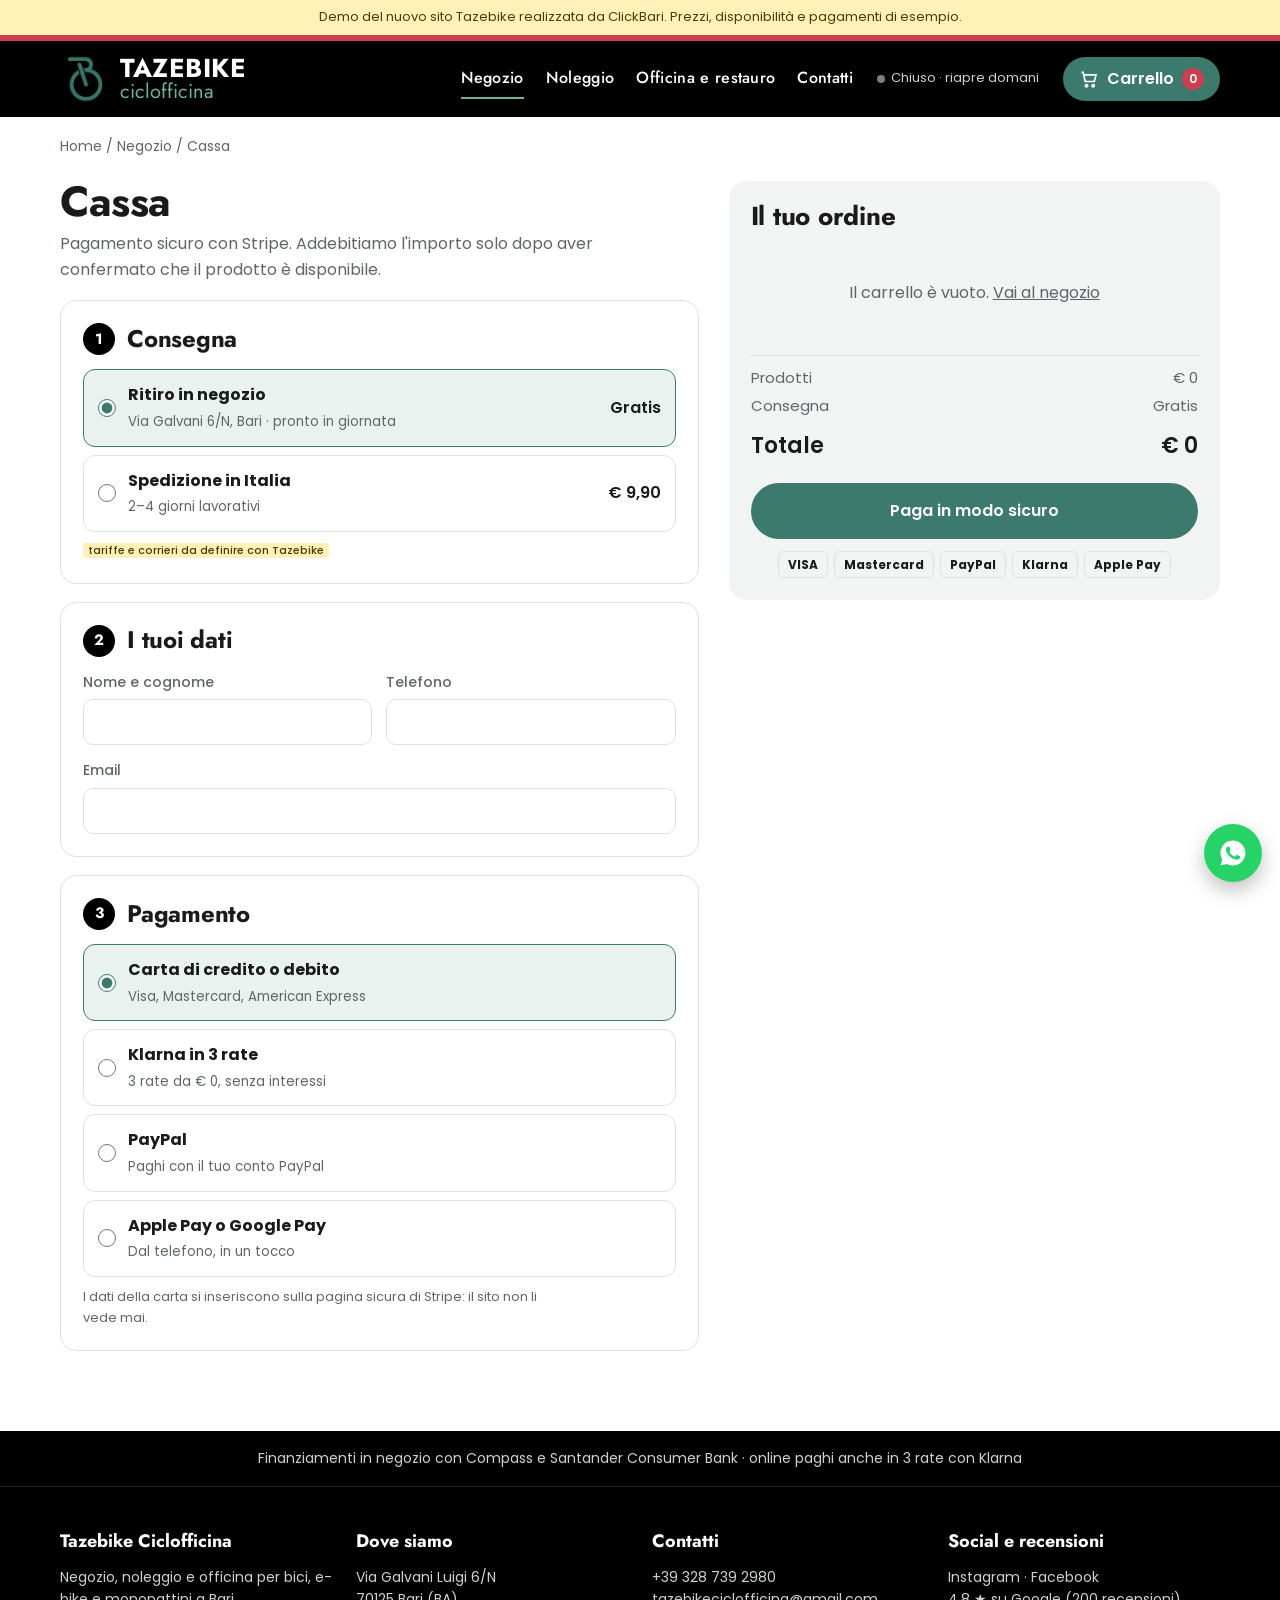
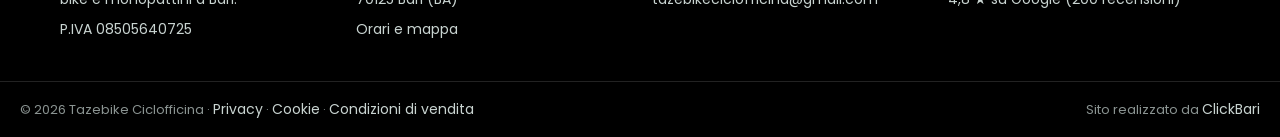
==== checkout.html @ 35d9640e "Demo completa Tazebike: negozio, scheda prodotto, cassa, noleggio con disponibilità, officina, conta" ====
<!doctype html>
<html lang="it">
<head>
<meta charset="utf-8">
<meta name="viewport" content="width=device-width, initial-scale=1">
<meta name="robots" content="noindex, nofollow">
<link rel="icon" href="img/logo-mark.jpg">
<link rel="preconnect" href="https://fonts.googleapis.com">
<link rel="preconnect" href="https://fonts.gstatic.com" crossorigin>
<link href="https://fonts.googleapis.com/css2?family=Jost:wght@400;500;600;700&family=Poppins:wght@400;500;600&family=Caveat:wght@700&display=swap" rel="stylesheet">
<link rel="stylesheet" href="assets/style.css">
<script src="assets/app.js"></script>
<title>Cassa · Tazebike</title>
</head>
<body>
<main class="wrap">
  <p class="crumbs"><a href="index.html">Home</a> / <a href="negozio.html">Negozio</a> / Cassa</p>
  <div class="co">
    <div>
      <h1>Cassa</h1>
      <p class="sub">Pagamento sicuro con Stripe. Addebitiamo l'importo solo dopo aver confermato che il prodotto è disponibile.</p>
      <div class="step">
        <h2><i>1</i>Consegna</h2>
        <div id="ship"></div>
      </div>
      <div class="step">
        <h2><i>2</i>I tuoi dati</h2>
        <div class="fields">
          <label class="field">Nome e cognome<input type="text" autocomplete="name"></label>
          <label class="field">Telefono<input type="tel" autocomplete="tel"></label>
          <label class="field full">Email<input type="email" autocomplete="email"></label>
          <label class="field full" id="addrF">Indirizzo di consegna<input type="text" autocomplete="street-address" placeholder="Via, numero, CAP, città"></label>
        </div>
      </div>
      <div class="step">
        <h2><i>3</i>Pagamento</h2>
        <label class="choice"><input type="radio" name="pay" value="card" checked><div><b>Carta di credito o debito</b><small>Visa, Mastercard, American Express</small></div></label>
        <label class="choice"><input type="radio" name="pay" value="klarna"><div><b>Klarna in 3 rate</b><small id="k3"></small></div></label>
        <label class="choice"><input type="radio" name="pay" value="paypal"><div><b>PayPal</b><small>Paghi con il tuo conto PayPal</small></div></label>
        <label class="choice"><input type="radio" name="pay" value="wallet"><div><b>Apple Pay o Google Pay</b><small>Dal telefono, in un tocco</small></div></label>
        <p class="sub" style="font-size:13px;margin-top:10px">I dati della carta si inseriscono sulla pagina sicura di Stripe: il sito non li vede mai.</p>
      </div>
    </div>
    <aside class="co-sum">
      <h2 style="font-size:26px;margin-bottom:10px">Il tuo ordine</h2>
      <div id="coItems"></div>
      <div style="border-top:1px solid var(--line);margin-top:10px;padding-top:10px;display:grid;gap:4px">
        <div class="row2"><span>Prodotti</span><span id="sub"></span></div>
        <div class="row2"><span>Consegna</span><span id="shipCost"></span></div>
        <div class="row2 t"><span>Totale</span><span id="tot"></span></div>
      </div>
      <button class="btn" style="width:100%;margin-top:14px" id="pay">Paga in modo sicuro</button>
      <div class="methods"><span>VISA</span><span>Mastercard</span><span>PayPal</span><span>Klarna</span><span>Apple Pay</span></div>
    </aside>
  </div>
</main>
<dialog id="dlg">
  <h3>Questa è una demo</h3>
  <p>Nel sito vero qui si apre la pagina di pagamento Stripe con il metodo scelto. Tazebike riceve una notifica, conferma la disponibilità e solo allora l'importo viene addebitato.</p>
  <form method="dialog"><button class="btn" style="width:100%">Ho capito</button></form>
</dialog>
<script>
layout('negozio');
const bike=Cart.hasBike(),sub=Cart.total();
const opts=[
  {v:0,t:'Ritiro in negozio',s:'Via Galvani 6/N, Bari · pronto in giornata',addr:false},
  ...(bike?[{v:29,t:'Consegna a casa, Bari e provincia',s:'Bici montata e regolata, in 2–3 giorni',addr:true},{v:59,t:'Corriere in tutta Italia',s:'Bici in imballo, 4–6 giorni lavorativi · corriere specializzato per e-bike',addr:true}]
         :[{v:sub>=79?0:9.9,t:'Spedizione in Italia',s:'2–4 giorni lavorativi'+(sub>=79?' · gratis sopra € 79':''),addr:true}])
];
$('#ship').innerHTML=opts.map((o,i)=>`<label class="choice"><input type="radio" name="ship" value="${i}" ${i===0?'checked':''}><div><b>${o.t}</b><small>${o.s}</small></div><span class="p">${o.v?eur(o.v):'Gratis'}</span></label>`).join('')+'<p class="sub" style="font-size:13px;margin-top:8px"><span class="todo">tariffe e corrieri da definire con Tazebike</span></p>';
$('#coItems').innerHTML=Cart.get().map(x=>{const p=product(x.id);return `<div class="it"><img src="${p.img}" alt=""><div class="t"><b>${p.name}</b>${x.size!=='Unica'?'Taglia '+x.size+' · ':''}Qtà ${x.qty}</div><span style="font-weight:600">${eur(p.price*x.qty)}</span></div>`}).join('')||'<p class="empty">Il carrello è vuoto. <a href="negozio.html">Vai al negozio</a></p>';
function upd(){const o=opts[+$('[name=ship]:checked').value];const tot=sub+o.v;
  $('#sub').textContent=eur(sub);$('#shipCost').textContent=o.v?eur(o.v):'Gratis';$('#tot').textContent=eur(tot);
  $('#k3').textContent='3 rate da '+rate3(tot)+', senza interessi';$('#addrF').style.display=o.addr?'':'none'}
document.addEventListener('change',upd);upd();
$('#pay').onclick=()=>$('#dlg').showModal();
</script>
</body>
</html>
---- assets/style.css ----
:root{
  --black:#000;
  --ink:#141515;
  --ink-2:#1E1F1F;
  --teal:#3B7A6C;
  --teal-dark:#2C5F54;
  --leaf:#6DB3A0;
  --red:#CC3F4E;
  --paper:#fff;
  --mist:#F1F4F3;
  --sage:#EAF2EF;
  --grey:#5F6668;
  --line:#DDE2E0;
  --ok:#1E9E5A;
  --warn:#B86E00;
}
*{box-sizing:border-box;margin:0;padding:0}
html{scroll-behavior:smooth}
body{font-family:"Poppins",system-ui,sans-serif;font-size:16px;line-height:1.6;color:#1A1A1A;background:var(--paper)}
a{color:inherit}
img{max-width:100%;display:block}
button,input,select,textarea{font:inherit}
button{cursor:pointer}
:focus-visible{outline:3px solid var(--leaf);outline-offset:3px}
.wrap{max-width:1200px;margin:0 auto;padding:0 20px}
h1,h2,h3,.jost{font-family:"Jost",sans-serif}
h1{font-weight:700;line-height:1;letter-spacing:-.01em}
h2{font-weight:700;font-size:clamp(34px,4.6vw,54px);line-height:1.02;letter-spacing:-.01em}
h3{font-weight:600;line-height:1.2}
.sub{color:var(--grey);max-width:58ch}
.todo{background:#FFF1B8;color:#4A3B00;padding:0 5px;border-radius:3px;font-size:.84em;font-weight:500}
.hand{font-family:"Caveat",cursive;font-weight:700}
.sr{position:absolute;width:1px;height:1px;overflow:hidden;clip:rect(0 0 0 0)}

/* draft bar + header */
.draft{background:#FFF1B8;color:#4A3B00;font-size:13px;text-align:center;padding:7px 16px}
.top{position:sticky;top:0;z-index:30;background:var(--black);color:#fff;border-top:6px solid var(--red)}
.top .wrap{display:flex;align-items:center;gap:24px;height:76px}
.logo{display:flex;align-items:center;gap:10px;text-decoration:none;flex-shrink:0}
.logo img{height:50px;width:auto}
.logo b{display:block;font-family:"Jost";font-weight:700;font-size:26px;letter-spacing:.02em;line-height:1}
.logo small{display:block;font-family:"Jost";font-size:20px;color:var(--leaf);line-height:1.05}
.menu{display:flex;gap:22px;font-family:"Jost";font-weight:500;font-size:16px;letter-spacing:.02em;margin-left:auto}
.menu a{text-decoration:none;padding:6px 0;border-bottom:2px solid transparent}
.menu a:hover,.menu a[aria-current="page"]{border-color:var(--leaf)}
.open-now{font-size:13px;color:#C9D4D1;display:flex;align-items:center;gap:6px;white-space:nowrap}
.open-now i{width:8px;height:8px;border-radius:50%;background:#7A7F80}
.open-now.on i{background:#4ADE80}
.cart-btn{background:var(--teal);color:#fff;border:0;border-radius:999px;padding:9px 16px;font-weight:600;display:flex;gap:8px;align-items:center;flex-shrink:0}
.cart-btn:hover{background:var(--teal-dark)}
.cart-btn svg{width:20px;height:20px}
.badge{background:var(--red);color:#fff;border-radius:999px;min-width:22px;height:22px;display:grid;place-items:center;font-size:12px;padding:0 6px}
.burger{display:none;background:none;border:0;color:#fff;width:44px;height:44px}
.burger svg{width:28px;height:28px}

/* buttons */
.btn{display:inline-flex;align-items:center;justify-content:center;gap:8px;background:var(--teal);color:#fff;text-decoration:none;font-weight:600;padding:13px 22px;border-radius:999px;border:2px solid var(--teal);transition:background .15s}
.btn:hover{background:var(--teal-dark);border-color:var(--teal-dark)}
.btn.ghost{background:transparent;color:inherit;border-color:currentColor}
.btn.ghost:hover{background:rgba(127,127,127,.12)}
.btn.dark{background:var(--black);border-color:var(--black)}
.btn.wa{background:#25D366;border-color:#25D366;color:#073B1E}
.btn.wa:hover{background:#1EBE5A}
.btn.small{padding:9px 16px;font-size:14px}
.btn svg{width:18px;height:18px}

/* layout bits */
section{padding:80px 0}
.sec-head{display:flex;justify-content:space-between;align-items:end;gap:20px;flex-wrap:wrap;margin-bottom:30px}
.dash{display:block;width:26px;height:6px;background:var(--teal);margin-top:10px}
.slant{position:relative}
.slant-dark{background:var(--ink);color:#fff}
.slant-teal{background:var(--teal);color:#fff}
.slant-teal .sub,.slant-dark .sub{color:#D2E2DD}
.slant-sage{background:var(--sage)}
.lane{height:6px;background:repeating-linear-gradient(90deg,#fff 0 34px,transparent 34px 56px)}
.crumbs{font-size:14px;color:var(--grey);padding:18px 0 0}
.crumbs a{text-decoration:none}
.crumbs a:hover{text-decoration:underline}

/* hero (home) */
.hero{background:var(--ink);color:#fff}
.hero .wrap{display:grid;grid-template-columns:1fr 1.05fr;gap:40px;align-items:center;padding-top:56px;padding-bottom:56px}
.hero h1{font-size:clamp(46px,6.2vw,84px)}
.hero h1 span{color:var(--leaf)}
.hero p{font-size:18px;color:#D3DBD9;max-width:44ch;margin-top:18px}
.hero .cta{display:flex;flex-wrap:wrap;gap:12px;margin-top:28px}
.proof{display:flex;flex-wrap:wrap;gap:18px 26px;margin-top:34px}
.proof a{text-decoration:none;display:flex;align-items:center;gap:10px}
.proof b{font-family:"Jost";font-size:30px;line-height:1}
.proof span{font-size:13px;color:#A9B4B1;line-height:1.3}
.stars{color:#F4B400;letter-spacing:1px}
.collage{display:grid;grid-template-columns:1.2fr 1fr;grid-template-rows:1fr 1fr;gap:12px;height:460px}
.collage img{width:100%;height:100%;object-fit:cover;border-radius:14px}
.collage img:first-child{grid-row:span 2}

.cats{display:grid;grid-template-columns:repeat(4,1fr);gap:14px}
.cat{position:relative;border-radius:14px;overflow:hidden;aspect-ratio:4/3;text-decoration:none;color:#fff;background:#222}
.cat img{width:100%;height:100%;object-fit:cover;transition:transform .4s}
.cat:hover img{transform:scale(1.04)}
.cat span{position:absolute;left:0;right:0;bottom:0;padding:40px 16px 14px;background:linear-gradient(transparent,rgba(0,0,0,.75));font-family:"Jost";font-weight:600;font-size:22px}
.cat small{display:block;font-family:"Poppins";font-weight:400;font-size:13px;color:#DDE}

/* product cards */
.grid{display:grid;grid-template-columns:repeat(auto-fill,minmax(250px,1fr));gap:18px}
.card{border:1px solid var(--line);border-radius:14px;overflow:hidden;display:flex;flex-direction:column;background:#fff;transition:box-shadow .2s}
.card:hover{box-shadow:0 14px 30px -18px rgba(0,0,0,.35)}
.card .pic{display:block;aspect-ratio:4/3;background:var(--mist);position:relative;overflow:hidden}
.card .pic img{width:100%;height:100%;object-fit:cover}
.card .pic.contain img{object-fit:contain;padding:10px;mix-blend-mode:multiply}
.tags{position:absolute;top:10px;left:10px;display:flex;gap:6px;flex-wrap:wrap}
.tag{font-size:12px;font-weight:600;padding:3px 10px;border-radius:999px;background:#fff}
.tag.in{color:var(--ok)}
.tag.order{color:var(--warn)}
.tag.used{background:var(--black);color:#fff}
.card .body{padding:14px 16px 16px;display:flex;flex-direction:column;gap:4px;flex:1}
.brand{font-size:13px;color:var(--grey);font-weight:500}
.card h3{font-size:19px}
.card h3 a{text-decoration:none}
.card h3 a:hover{text-decoration:underline}
.price{font-family:"Jost";font-weight:700;font-size:28px;line-height:1;margin-top:auto;padding-top:10px}
.price s{font-size:16px;color:var(--grey);font-weight:500;margin-left:6px}
.klarna{font-size:13px;color:var(--grey)}
.klarna b{color:#1A1A1A}
.add{margin-top:10px;width:100%;background:var(--black);color:#fff;border:0;border-radius:999px;padding:11px;font-weight:600}
.add:hover{background:var(--teal)}
.add.done{background:var(--ok)}

/* shop page */
.shop{display:grid;grid-template-columns:250px 1fr;gap:32px;align-items:start;padding:30px 0 80px}
.filters{position:sticky;top:100px;display:grid;gap:22px}
.filters fieldset{border:0;display:grid;gap:6px}
.filters legend{font-family:"Jost";font-weight:600;font-size:18px;margin-bottom:6px}
.filters label{display:flex;align-items:center;gap:8px;font-size:15px;cursor:pointer}
.filters input[type=checkbox],.filters input[type=radio]{accent-color:var(--teal);width:17px;height:17px}
.filters input[type=range]{width:100%;accent-color:var(--teal)}
.toolbar{display:flex;justify-content:space-between;align-items:center;gap:12px;flex-wrap:wrap;margin-bottom:18px}
.toolbar select{padding:9px 12px;border:1px solid var(--line);border-radius:10px;background:#fff}
.chips{display:flex;gap:8px;flex-wrap:wrap}
.chip{border:1.5px solid var(--line);background:#fff;border-radius:999px;padding:7px 15px;font-weight:500;font-size:15px}
.chip[aria-pressed="true"]{background:var(--black);border-color:var(--black);color:#fff}
.show-filters{display:none}
.empty{color:var(--grey);padding:40px 0;text-align:center}

/* product page */
.pdp{display:grid;grid-template-columns:1.15fr 1fr;gap:44px;padding:24px 0 70px;align-items:start}
.gallery{position:sticky;top:100px}
.gallery .main{aspect-ratio:4/3;border-radius:16px;overflow:hidden;background:var(--mist)}
.gallery .main img{width:100%;height:100%;object-fit:cover}
.gallery .main.contain img{object-fit:contain;mix-blend-mode:multiply;padding:16px}
.thumbs{display:flex;gap:10px;margin-top:10px}
.thumbs button{width:84px;aspect-ratio:4/3;border-radius:10px;overflow:hidden;border:2px solid transparent;padding:0;background:var(--mist)}
.thumbs button[aria-pressed="true"]{border-color:var(--teal)}
.thumbs img{width:100%;height:100%;object-fit:cover}
.pdp h1{font-size:clamp(34px,4vw,48px);margin:6px 0 10px}
.pdp .price{font-size:42px;padding-top:6px}
.stock-line{display:flex;align-items:center;gap:8px;font-weight:500;margin-top:10px}
.stock-line i{width:10px;height:10px;border-radius:50%;background:var(--ok)}
.stock-line.order i{background:var(--warn)}
.opt{margin-top:22px}
.opt>span{display:block;font-weight:600;margin-bottom:8px}
.qty{display:flex;align-items:center;border:1.5px solid var(--line);border-radius:999px;width:max-content}
.qty button{background:none;border:0;width:42px;height:42px;font-size:20px}
.qty output{min-width:28px;text-align:center;font-weight:600}
.buy{display:flex;gap:10px;flex-wrap:wrap;margin-top:22px}
.buy .btn{flex:1;min-width:200px}
.perks{list-style:none;border:1px solid var(--line);border-radius:14px;margin-top:22px}
.perks li{display:flex;gap:12px;padding:14px 16px;border-bottom:1px solid var(--line);font-size:15px}
.perks li:last-child{border-bottom:0}
.perks b{display:block}
.perks span{color:var(--grey);font-size:14px}
.perks svg{width:24px;height:24px;flex-shrink:0;color:var(--teal)}
.specs{width:100%;border-collapse:collapse;margin-top:10px;font-size:15px}
.specs th,.specs td{text-align:left;padding:10px 0;border-bottom:1px solid var(--line);vertical-align:top}
.specs th{width:40%;color:var(--grey);font-weight:500}
details{border-bottom:1px solid var(--line)}
details summary{cursor:pointer;padding:16px 0;font-family:"Jost";font-weight:600;font-size:19px;list-style:none;display:flex;justify-content:space-between}
details summary::after{content:"+";font-size:24px;line-height:1}
details[open] summary::after{content:"–"}
details>div{padding-bottom:16px;color:#333}

/* rental */
.board{background:var(--ink);color:#fff;border-radius:18px;padding:22px;overflow-x:auto}
.board table{width:100%;border-collapse:separate;border-spacing:4px;min-width:720px}
.board th{font-weight:500;font-size:13px;color:#A9B4B1;text-align:center;padding:4px}
.board th.today{color:#fff}
.board td{text-align:center}
.board td.bike{text-align:left;padding-right:10px;white-space:nowrap}
.board td.bike b{display:block;font-size:15px}
.board td.bike span{font-size:12px;color:#A9B4B1}
.cell{display:grid;place-items:center;height:38px;border-radius:7px;font-size:13px;font-weight:600}
.cell.free{background:#1E9E5A}
.cell.few{background:#C98A1A;color:#1A1000}
.cell.full{background:#3A3D3E;color:#8A9091}
.cell.closed{background:transparent;color:#5A6061;border:1px dashed #3A3D3E}
.legend{display:flex;gap:18px;flex-wrap:wrap;font-size:13px;color:#A9B4B1;margin-top:14px}
.legend span{display:flex;align-items:center;gap:6px}
.legend i{width:12px;height:12px;border-radius:3px;display:inline-block}
.next{font-size:12px;font-weight:500;margin-top:2px}
.next.ok{color:#6EE7A1}
.next.wait{color:#F2C46B}

.fleet{display:grid;grid-template-columns:repeat(auto-fill,minmax(270px,1fr));gap:18px}
.fbike{border:2px solid var(--line);border-radius:16px;overflow:hidden;background:#fff;text-align:left;padding:0;display:flex;flex-direction:column}
.fbike[aria-pressed="true"]{border-color:var(--teal);box-shadow:0 0 0 3px rgba(59,122,108,.18)}
.fbike .pic{aspect-ratio:16/10;background:#fff;display:grid;place-items:center;border-bottom:1px solid var(--line)}
.fbike .pic img{width:100%;height:100%;object-fit:contain;padding:8px}
.fbike .pic.cover img{object-fit:cover;padding:0}
.fbike .b{padding:14px 16px 16px;display:grid;gap:4px}
.fbike h3{font-size:20px}
.fbike p{font-size:14px;color:var(--grey)}
.fbike .row{display:flex;justify-content:space-between;align-items:end;margin-top:6px}
.fbike .rate{font-family:"Jost";font-weight:700;font-size:26px;line-height:1}
.fbike .rate small{font-family:"Poppins";font-size:12px;font-weight:400;color:var(--grey)}
.pill{font-size:12px;font-weight:600;padding:3px 10px;border-radius:999px;background:var(--sage);color:var(--teal-dark);width:max-content}
.pill.e{background:#E8F0FF;color:#2B4C9A}

.planner{display:grid;grid-template-columns:1.25fr 1fr;gap:24px;align-items:start}
.panel{background:#fff;border:1px solid var(--line);border-radius:18px;padding:24px}
.fields{display:grid;grid-template-columns:1fr 1fr;gap:14px}
.field{display:grid;gap:6px;font-size:14px;color:var(--grey);font-weight:500}
.field input,.field select,.field textarea{padding:11px 12px;border:1.5px solid var(--line);border-radius:10px;color:#1A1A1A;background:#fff;width:100%}
.field.full{grid-column:1/-1}
.extras{display:grid;grid-template-columns:repeat(auto-fill,minmax(210px,1fr));gap:10px;margin-top:8px}
.extra{display:flex;gap:10px;align-items:center;border:1.5px solid var(--line);border-radius:12px;padding:8px;cursor:pointer;font-size:14px}
.extra img{width:52px;height:44px;object-fit:contain;background:var(--mist);border-radius:8px}
.extra input{accent-color:var(--teal);width:18px;height:18px}
.extra:has(input:checked){border-color:var(--teal);background:var(--sage)}
.extra span b{display:block;font-weight:500;color:#1A1A1A}
.extra span small{color:var(--grey)}
.summary{background:var(--ink);color:#fff;border-radius:18px;padding:24px;position:sticky;top:100px}
.summary h3{font-size:26px;margin-bottom:12px}
.track{display:flex;gap:3px;margin:14px 0 6px;flex-wrap:wrap}
.track i{flex:1 0 20px;height:28px;border-radius:5px;display:grid;place-items:center;font-style:normal;font-size:11px;font-weight:600}
.track i.p{background:var(--leaf);color:#062A22}
.track i.f{background:#1E9E5A;color:#fff}
.lines{display:grid;gap:6px;font-size:14px;color:#C9D4D1;margin:12px 0;border-top:1px solid #333;padding-top:12px}
.lines div{display:flex;justify-content:space-between;gap:10px}
.total{display:flex;justify-content:space-between;align-items:end;border-top:1px solid #333;padding-top:12px;margin-bottom:16px}
.total b{font-family:"Jost";font-size:46px;line-height:1}
.summary .btn{width:100%}
.summary .note{font-size:12px;color:#9AA5A2;margin-top:10px}

/* workshop */
.svc-list{list-style:none;border-top:2px solid var(--black)}
.svc-list li{display:flex;justify-content:space-between;gap:12px;padding:14px 0;border-bottom:1px solid var(--line)}
.svc-list li span:last-child{font-weight:600;white-space:nowrap}
.two{display:grid;grid-template-columns:1fr 1fr;gap:44px;align-items:center}
.round{border-radius:28px;overflow:hidden;border:10px solid rgba(255,255,255,.15)}
.round img{width:100%;aspect-ratio:1;object-fit:cover}
.quote{font-family:"Jost";font-weight:600;font-size:clamp(28px,3.4vw,40px);line-height:1.1;border-left:6px solid var(--leaf);padding-left:20px}

/* before / after */
.ba{position:relative;border-radius:16px;overflow:hidden;aspect-ratio:1/1.06;user-select:none;max-width:520px}
.ba img{position:absolute;inset:0;width:100%;height:100%;object-fit:cover}
.ba .after{clip-path:inset(0 0 0 var(--x,50%))}
.ba .handle{position:absolute;top:0;bottom:0;left:var(--x,50%);width:3px;background:#fff;transform:translateX(-1px);pointer-events:none}
.ba .handle::after{content:"↔";position:absolute;top:50%;left:50%;transform:translate(-50%,-50%);width:46px;height:46px;border-radius:50%;background:#fff;color:#000;display:grid;place-items:center;font-weight:700;box-shadow:0 4px 12px rgba(0,0,0,.3)}
.ba input{position:absolute;inset:0;width:100%;height:100%;opacity:0;cursor:ew-resize}

/* reviews */
.reviews{display:grid;grid-template-columns:repeat(3,1fr);gap:18px}
.rv{border:1px solid var(--line);border-radius:16px;padding:22px;display:flex;flex-direction:column;gap:12px;background:#fff}
.rv .who{display:flex;justify-content:space-between;align-items:center;font-size:14px;color:var(--grey);margin-top:auto}
.rv .who b{color:#1A1A1A}
.g{display:inline-flex;align-items:center;gap:6px}
.g svg{width:16px;height:16px}
.scores{display:flex;gap:14px;flex-wrap:wrap;margin-bottom:26px}
.score{display:flex;align-items:center;gap:12px;border:1px solid var(--line);border-radius:14px;padding:12px 18px;text-decoration:none}
.score b{font-family:"Jost";font-size:30px;line-height:1}
.score span{font-size:13px;color:var(--grey);line-height:1.3}
.score:hover{border-color:var(--teal)}

.brands{display:flex;flex-wrap:wrap;gap:12px 34px;font-family:"Jost";font-weight:700;font-size:26px;color:#9AA3A1;letter-spacing:.03em}

/* contact */
.contact{display:grid;grid-template-columns:1fr 1.25fr;border-radius:18px;overflow:hidden;background:var(--teal);color:#fff}
.contact .info{padding:34px;display:grid;gap:18px;align-content:start}
.contact dt{font-size:13px;color:#CFE5DF}
.contact dd{font-size:17px}
.contact iframe{width:100%;height:100%;min-height:380px;border:0;display:block;background:#2C5F54}
.hours{display:grid;grid-template-columns:auto 1fr;gap:2px 14px;font-size:15px}

/* footer */
.foot{background:var(--black);color:#fff;margin-top:0}
.foot .fin{text-align:center;padding:16px;border-bottom:1px solid #222;font-size:14px;color:#C9D4D1}
.foot .cols{display:grid;grid-template-columns:repeat(4,1fr);gap:24px;padding:40px 20px}
.foot h4{font-family:"Jost";font-size:18px;margin-bottom:10px}
.foot p,.foot a{font-size:14px;color:#C9D4D1}
.foot a{text-decoration:none}
.foot a:hover{color:#fff}
.foot .legal{border-top:1px solid #222;padding:16px 20px;display:flex;justify-content:space-between;flex-wrap:wrap;gap:10px;font-size:13px;color:#8A9391}

/* cart drawer */
.drawer{position:fixed;inset:0 0 0 auto;width:min(430px,100%);background:#fff;z-index:60;transform:translateX(100%);transition:transform .3s ease;display:flex;flex-direction:column;box-shadow:-20px 0 40px rgba(0,0,0,.2);visibility:hidden}
.drawer.open{transform:none;visibility:visible}
.scrim{position:fixed;inset:0;background:rgba(0,0,0,.5);z-index:50;opacity:0;pointer-events:none;transition:opacity .3s}
.scrim.open{opacity:1;pointer-events:auto}
.drawer header{display:flex;justify-content:space-between;align-items:center;padding:18px 20px;border-bottom:1px solid var(--line)}
.drawer h3{font-size:26px}
.x{border:0;background:var(--mist);width:38px;height:38px;border-radius:50%;font-size:20px}
.items{flex:1;overflow:auto;padding:6px 20px}
.it{display:flex;gap:12px;align-items:center;padding:12px 0;border-bottom:1px solid var(--line)}
.it img{width:70px;height:52px;object-fit:cover;background:var(--mist);border-radius:8px}
.it .t{flex:1;font-size:14px;line-height:1.35}
.it .t b{display:block;font-size:15px}
.it .rm{border:0;background:none;color:var(--grey);text-decoration:underline;font-size:13px}
.drawer .sum{padding:16px 20px;border-top:1px solid var(--line)}
.row2{display:flex;justify-content:space-between;font-size:15px;color:var(--grey)}
.row2.t{font-size:22px;color:#1A1A1A;font-weight:600;margin:6px 0}
.methods{display:flex;gap:6px;justify-content:center;margin-top:12px;flex-wrap:wrap}
.methods span{border:1px solid var(--line);border-radius:6px;padding:3px 9px;font-size:12px;font-weight:700}
.toast{position:fixed;left:50%;bottom:22px;transform:translate(-50%,120px);background:var(--black);color:#fff;padding:12px 18px;border-radius:12px;z-index:70;transition:transform .3s,visibility .3s;font-size:15px;max-width:90%;visibility:hidden}
.toast.show{transform:translate(-50%,0);visibility:visible}
.wa-float{position:fixed;right:18px;bottom:18px;width:58px;height:58px;border-radius:50%;background:#25D366;display:grid;place-items:center;box-shadow:0 8px 20px rgba(0,0,0,.25);z-index:40}
.wa-float svg{width:30px;height:30px;fill:#fff}

/* checkout */
.co{display:grid;grid-template-columns:1.3fr 1fr;gap:30px;padding:24px 0 80px;align-items:start}
.co h1{font-size:42px;margin-bottom:8px}
.step{border:1px solid var(--line);border-radius:16px;padding:22px;margin-top:18px}
.step h2{font-size:24px;display:flex;gap:12px;align-items:center;margin-bottom:14px}
.step h2 i{font-style:normal;width:32px;height:32px;border-radius:50%;background:var(--black);color:#fff;display:grid;place-items:center;font-size:15px}
.choice{display:flex;align-items:center;gap:12px;border:1.5px solid var(--line);border-radius:12px;padding:12px 14px;margin-top:8px;cursor:pointer}
.choice:has(input:checked){border-color:var(--teal);background:var(--sage)}
.choice input{accent-color:var(--teal);width:18px;height:18px}
.choice div{flex:1}
.choice b{display:block}
.choice small{color:var(--grey)}
.choice .p{font-weight:600}
.co-sum{position:sticky;top:100px;background:var(--mist);border-radius:18px;padding:22px}
dialog{border:0;border-radius:20px;padding:28px;max-width:440px;width:calc(100% - 32px);margin:auto}
dialog::backdrop{background:rgba(0,0,0,.55)}
dialog h3{font-size:26px;margin-bottom:8px}
dialog p{color:var(--grey);margin-bottom:16px}

@media (max-width:1020px){
  .menu{display:none;position:absolute;top:82px;left:0;right:0;background:#000;flex-direction:column;gap:0;padding:8px 20px 18px}
  .menu.show{display:flex}
  .menu a{padding:12px 0;border-bottom:1px solid #222}
  .burger{display:block;margin-left:auto}
  .open-now{display:none}
  .hero .wrap,.two,.pdp,.planner,.co,.contact{grid-template-columns:1fr}
  .gallery,.summary,.co-sum,.filters{position:static}
  .collage{height:340px}
  .cats{grid-template-columns:repeat(2,1fr)}
  .reviews{grid-template-columns:1fr}
  .shop{grid-template-columns:1fr}
  .filters{display:none}
  .filters.show{display:grid;border:1px solid var(--line);border-radius:14px;padding:18px}
  .show-filters{display:inline-flex}
  .foot .cols{grid-template-columns:1fr 1fr}
}
@media (max-width:560px){
  .logo b{font-size:22px}.logo small{font-size:17px}.logo img{height:42px}
  .cart-btn .lbl{display:none}
  .fields{grid-template-columns:1fr}
  section{padding:60px 0}
  .foot .cols{grid-template-columns:1fr}
  .collage{height:280px}
}
@media (prefers-reduced-motion:reduce){*{transition:none!important;animation:none!important}}
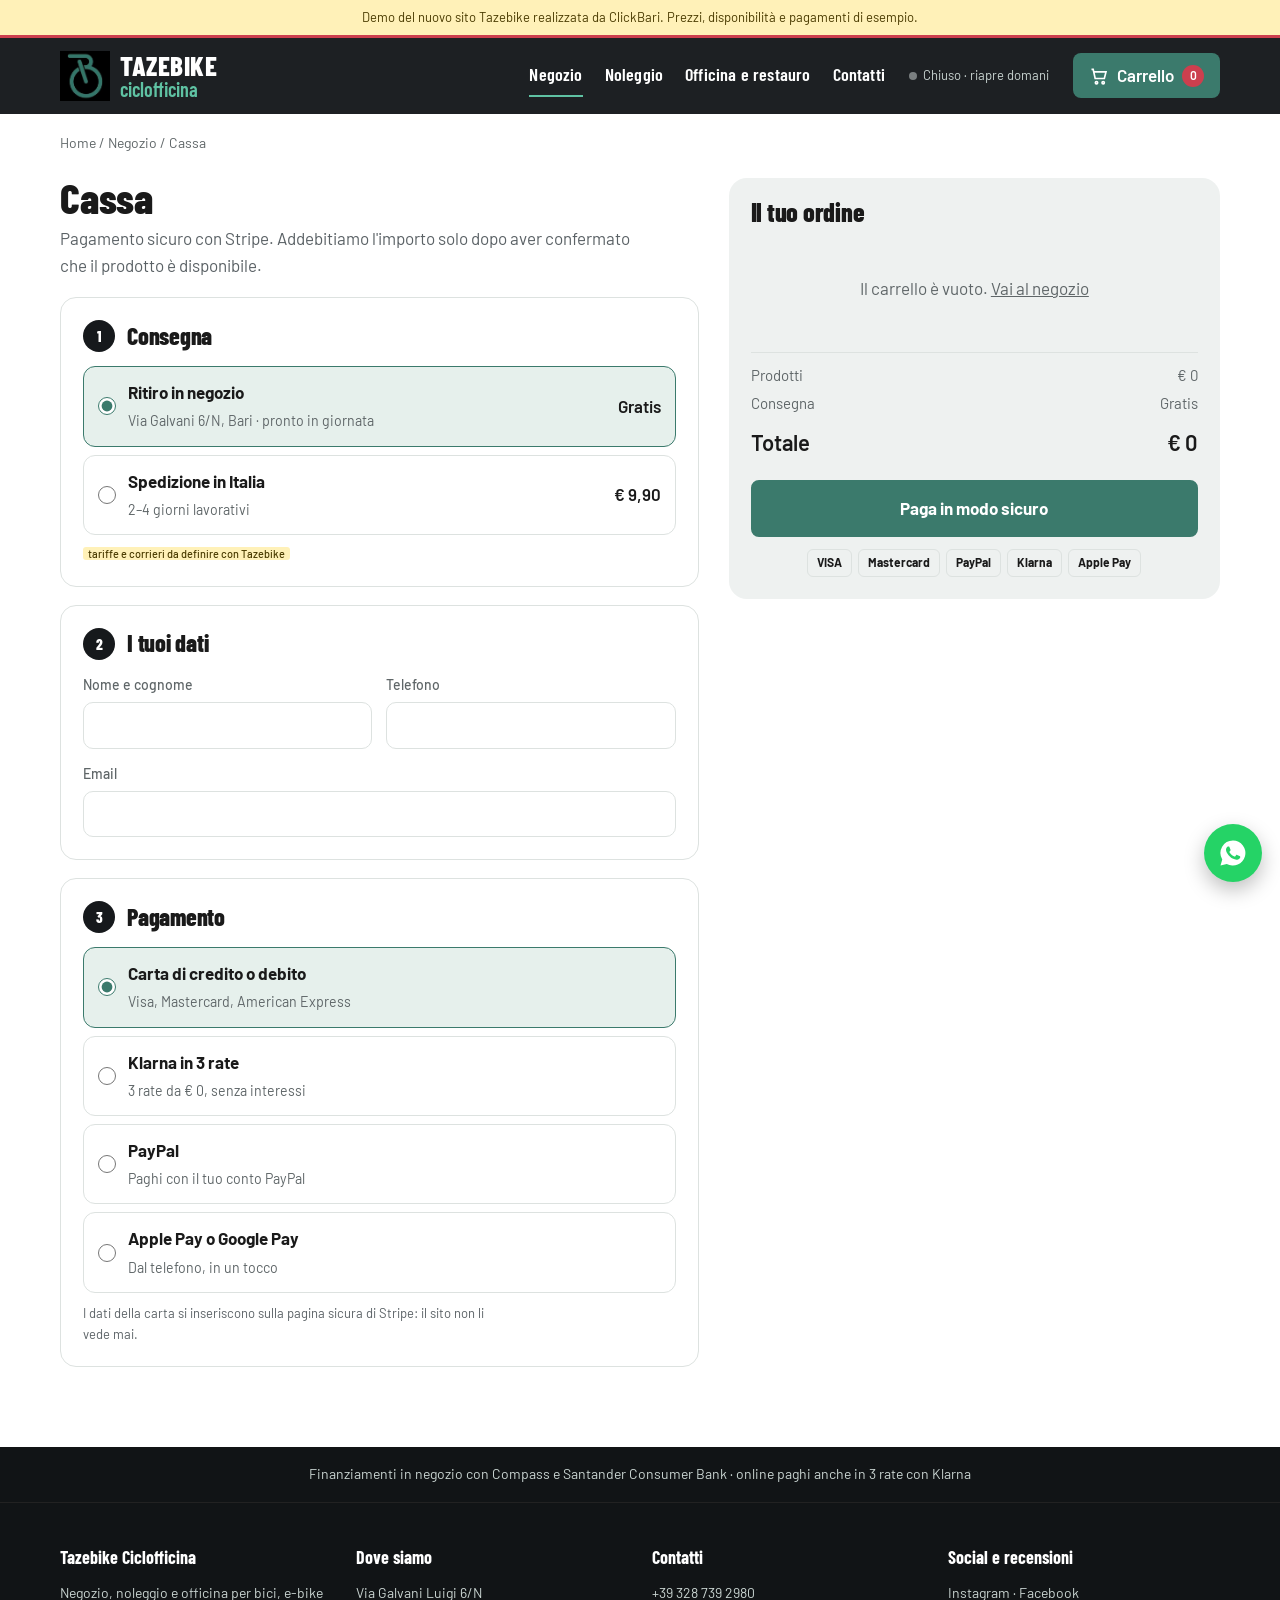
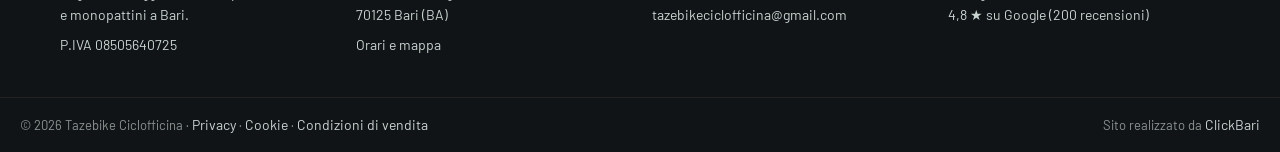
==== commit 1c25fef5: "Stile moderno: Barlow Condensed, hero con bici, logo e verde Tazebike Co-Authored-By: Claude Opus 5." ====
--- a/checkout.html
+++ b/checkout.html
@@ -7,7 +7,7 @@
 <link rel="icon" href="img/logo-mark.jpg">
 <link rel="preconnect" href="https://fonts.googleapis.com">
 <link rel="preconnect" href="https://fonts.gstatic.com" crossorigin>
-<link href="https://fonts.googleapis.com/css2?family=Jost:wght@400;500;600;700&family=Poppins:wght@400;500;600&family=Caveat:wght@700&display=swap" rel="stylesheet">
+<link href="https://fonts.googleapis.com/css2?family=Barlow+Condensed:wght@600;700;800&family=Barlow:wght@400;500;600;700&display=swap" rel="stylesheet">
 <link rel="stylesheet" href="assets/style.css">
 <script src="assets/app.js"></script>
 <title>Cassa · Tazebike</title>
--- a/assets/style.css
+++ b/assets/style.css
@@ -360,3 +360,68 @@
   .collage{height:280px}
 }
 @media (prefers-reduced-motion:reduce){*{transition:none!important;animation:none!important}}
+
+/* ===== v3: modern look (from first draft) + Tazebike logo and green ===== */
+:root{--black:#16191C;--ink:#1C2023;--ink-2:#262B2F;--teal:#3B7A6C;--teal-dark:#2C5F54;--leaf:#5FC2A3;--mist:#EEF1F0;--sage:#E6F0EC}
+body{font-family:"Barlow",system-ui,sans-serif;font-size:17px}
+h1,h2,h3,.jost,.logo b,.logo small,.menu,.price,.proof b,.fbike .rate,.total b,.brands,.score b,details summary,.foot h4,.cat span,.quote{font-family:"Barlow Condensed",sans-serif}
+h1{font-weight:800;letter-spacing:-.005em;line-height:.92}
+h2{font-weight:800;font-size:clamp(40px,5.6vw,68px);line-height:.95}
+h3{font-weight:700}
+.hand{font-family:"Barlow Condensed",sans-serif;font-weight:800;color:var(--teal)}
+.top{border-top:3px solid var(--red);background:rgba(22,25,28,.97);backdrop-filter:blur(8px)}
+.menu{font-weight:600;font-size:18px;letter-spacing:.01em}
+.logo b{font-weight:800;font-size:27px}.logo small{font-weight:600}
+.btn{border-radius:8px;font-weight:700}
+.cart-btn{border-radius:8px}
+.add{border-radius:8px;background:var(--ink)}
+.chip{border-radius:8px}
+.dash{width:44px;height:5px;background:var(--leaf)}
+.sub{color:#5B6266}
+/* hero */
+.hero{background:var(--ink);position:relative;overflow:hidden}
+.hero .wrap{grid-template-columns:1.05fr 1fr;min-height:560px}
+.hero h1{font-size:clamp(60px,8.6vw,122px)}
+.hero h1 span{color:var(--leaf)}
+.hero p{color:#C9D0D4}
+.kick{color:var(--leaf);font-weight:700;font-size:17px;margin-bottom:14px}
+.speed{display:flex;gap:30px;margin-top:36px;flex-wrap:wrap}
+.speed div,.speed a{border-left:3px solid var(--leaf);padding-left:12px;text-decoration:none}
+.speed b{font-family:"Barlow Condensed";font-size:34px;font-weight:800;display:block;line-height:1}
+.speed span{font-size:14px;color:#A6AFB4}
+.hero-pic{position:relative;display:grid;place-items:center}
+.hero-pic::before{content:"";position:absolute;width:86%;aspect-ratio:1;border-radius:50%;border:2px dashed #46505A}
+.hero-pic::after{content:"";position:absolute;width:56%;aspect-ratio:1;border-radius:50%;background:radial-gradient(circle,rgba(95,194,163,.22),transparent 70%)}
+.hero-pic img{position:relative;z-index:1;width:100%;max-width:580px;filter:drop-shadow(0 30px 30px rgba(0,0,0,.5))}
+.hero-badge{position:absolute;z-index:2;right:4%;bottom:6%;background:#fff;color:#16191C;border-radius:10px;padding:12px 16px;text-decoration:none;box-shadow:0 12px 30px rgba(0,0,0,.35)}
+.hero-badge b{font-family:"Barlow Condensed";font-size:34px;line-height:1;font-weight:800}
+.hero-badge span{display:block;font-size:13px;color:#5B6266}
+.lane{background-color:var(--ink)!important}
+/* category strip like v1 */
+.catbar{display:grid;grid-template-columns:repeat(4,1fr);border-bottom:1px solid var(--line)}
+.catbar a{display:flex;align-items:center;gap:14px;padding:22px 20px;text-decoration:none;border-right:1px solid var(--line);font-family:"Barlow Condensed";font-weight:700;font-size:24px}
+.catbar a:last-child{border-right:0}
+.catbar a:hover{background:var(--mist)}
+.catbar img{width:64px;height:44px;object-fit:cover;border-radius:6px}
+.catbar small{display:block;font-family:"Barlow";font-weight:500;font-size:13px;color:#5B6266}
+.paybar{display:grid;grid-template-columns:repeat(4,1fr);margin-top:34px;border:1px solid var(--line);border-radius:12px;overflow:hidden}
+.paybar div{padding:18px;border-right:1px solid var(--line)}
+.paybar div:last-child{border-right:0}
+.paybar b{display:block;font-size:17px}
+.paybar span{font-size:14px;color:#5B6266}
+/* cards */
+.card{border-radius:12px}
+.card .pic{background:var(--mist)}
+.price{font-weight:800;font-size:32px}
+.slant-dark,.board,.summary{background:var(--ink)}
+.board{border:1px solid #2B3136}
+.cell.free{background:#2E8B6E}
+.slant-teal{background:linear-gradient(135deg,#2C5F54,#3B7A6C)}
+.contact{background:var(--ink)}
+.contact dt{color:#A6AFB4}
+.quote{font-weight:700;border-left-color:var(--leaf)}
+.foot{background:#111416}
+.brands{font-weight:800;font-size:30px;color:#A3ABAF}
+.score b{font-weight:800}
+@media (max-width:1020px){.hero-pic{order:-1;max-width:440px;margin:0 auto}.catbar{grid-template-columns:repeat(2,1fr)}.catbar a:nth-child(2){border-right:0}.catbar a:nth-child(-n+2){border-bottom:1px solid var(--line)}.paybar{grid-template-columns:repeat(2,1fr)}.paybar div:nth-child(2){border-right:0}.paybar div:nth-child(-n+2){border-bottom:1px solid var(--line)}}
+@media (max-width:520px){.catbar a{font-size:19px;padding:16px 12px}.catbar img{width:44px;height:34px}.hero-badge{right:0;bottom:0}}
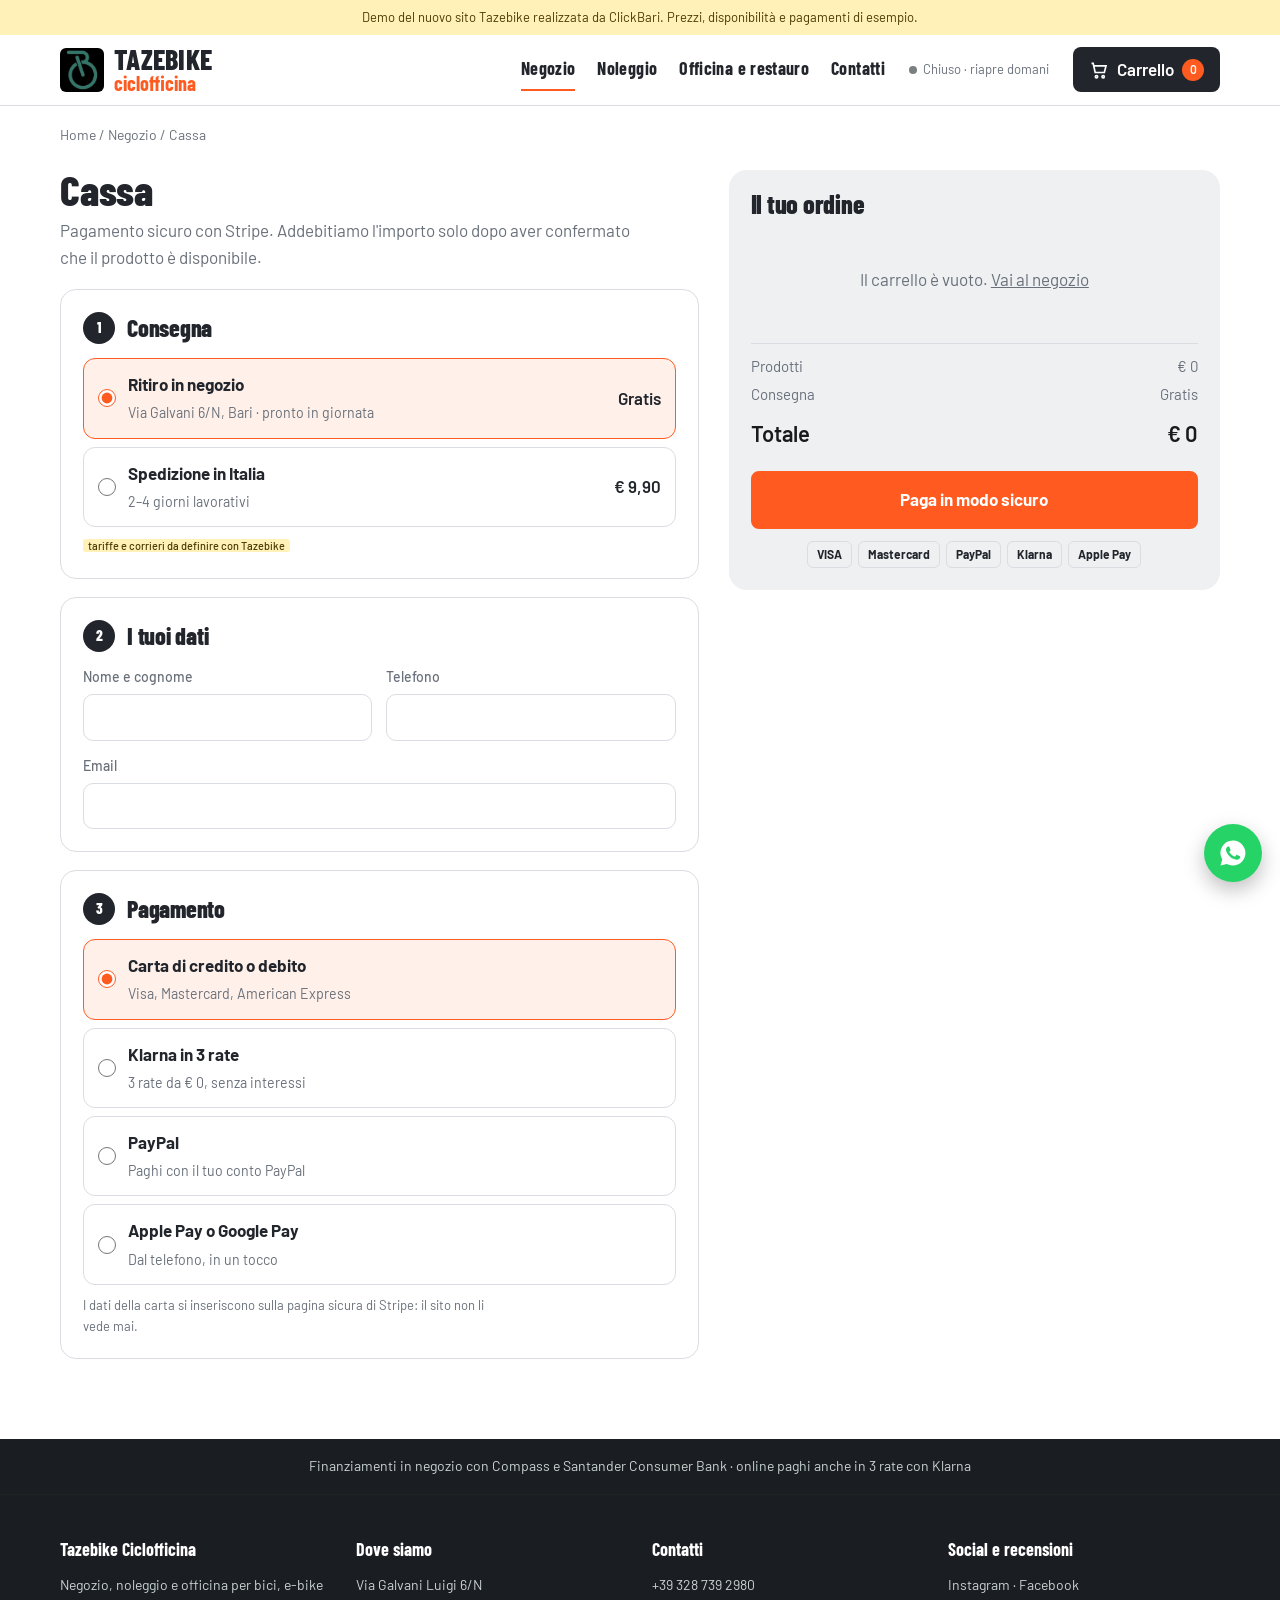
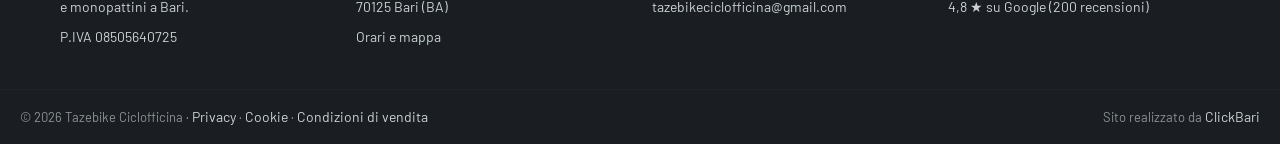
==== commit ea354076: "Anteprima per WhatsApp e social: og:image e meta su tutte le pagine Co-Authored-By: Claude Opus 5.5 " ====
--- a/checkout.html
+++ b/checkout.html
@@ -11,6 +11,16 @@
 <link rel="stylesheet" href="assets/style.css">
 <script src="assets/app.js"></script>
 <title>Cassa · Tazebike</title>
+<meta property="og:type" content="website">
+<meta property="og:site_name" content="Tazebike">
+<meta property="og:locale" content="it_IT">
+<meta property="og:title" content="Cassa · Tazebike">
+<meta property="og:description" content="Bici, e-bike, noleggio e officina a Bari. Ora anche online, con pagamento in 3 rate.">
+<meta property="og:url" content="https://tazebikebozza.netlify.app/checkout.html">
+<meta property="og:image" content="https://tazebikebozza.netlify.app/img/og.jpg">
+<meta property="og:image:width" content="1200">
+<meta property="og:image:height" content="630">
+<meta name="twitter:card" content="summary_large_image">
 </head>
 <body>
 <main class="wrap">
--- a/assets/style.css
+++ b/assets/style.css
@@ -361,67 +361,148 @@
 }
 @media (prefers-reduced-motion:reduce){*{transition:none!important;animation:none!important}}
 
-/* ===== v3: modern look (from first draft) + Tazebike logo and green ===== */
-:root{--black:#16191C;--ink:#1C2023;--ink-2:#262B2F;--teal:#3B7A6C;--teal-dark:#2C5F54;--leaf:#5FC2A3;--mist:#EEF1F0;--sage:#E6F0EC}
-body{font-family:"Barlow",system-ui,sans-serif;font-size:17px}
-h1,h2,h3,.jost,.logo b,.logo small,.menu,.price,.proof b,.fbike .rate,.total b,.brands,.score b,details summary,.foot h4,.cat span,.quote{font-family:"Barlow Condensed",sans-serif}
-h1{font-weight:800;letter-spacing:-.005em;line-height:.92}
-h2{font-weight:800;font-size:clamp(40px,5.6vw,68px);line-height:.95}
+
+/* ===== FINAL: first-draft style (asphalt + signal orange, Barlow) with Tazebike logo ===== */
+:root{--black:#22262C;--ink:#22262C;--ink-2:#2E333B;--teal:#FF5A1F;--teal-dark:#D9440E;--leaf:#FF7A45;--mist:#EEF0F2;--sage:#F3F4F6;--line:#DADDE1;--grey:#69707A;--red:#FF5A1F}
+body{font-family:"Barlow",system-ui,sans-serif;font-size:17px;color:#22262C}
+h1,h2,h3,.jost,.logo b,.logo small,.menu,.price,.proof b,.fbike .rate,.total b,.brands,.score b,details summary,.foot h4,.cat span,.quote,.hand,.cell{font-family:"Barlow Condensed",sans-serif}
+h1{font-weight:800;line-height:.92;letter-spacing:-.005em}
+h2{font-weight:800;font-size:clamp(42px,6vw,72px);line-height:.92}
 h3{font-weight:700}
-.hand{font-family:"Barlow Condensed",sans-serif;font-weight:800;color:var(--teal)}
-.top{border-top:3px solid var(--red);background:rgba(22,25,28,.97);backdrop-filter:blur(8px)}
-.menu{font-weight:600;font-size:18px;letter-spacing:.01em}
-.logo b{font-weight:800;font-size:27px}.logo small{font-weight:600}
-.btn{border-radius:8px;font-weight:700}
-.cart-btn{border-radius:8px}
-.add{border-radius:8px;background:var(--ink)}
-.chip{border-radius:8px}
-.dash{width:44px;height:5px;background:var(--leaf)}
-.sub{color:#5B6266}
-/* hero */
+.hand{font-weight:800;color:var(--teal)}
+.sub{color:var(--grey)}
+.top{border-top:0;background:var(--ink);border-bottom:1px solid #343A41}
+.logo img{height:46px;border-radius:6px}
+.logo b{font-weight:800;font-size:28px;letter-spacing:.01em}
+.logo small{font-weight:600;color:#7FC4AE}
+.menu{font-weight:700;font-size:18px}
+.menu a:hover,.menu a[aria-current="page"]{border-color:var(--teal)}
+.btn,.cart-btn,.add,.chip{border-radius:8px}
+.btn{font-weight:700}
+.add{background:var(--ink)}
+.add:hover{background:var(--teal)}
+.badge{background:#fff;color:var(--ink)}
+.dash{width:48px;height:5px;background:var(--teal)}
 .hero{background:var(--ink);position:relative;overflow:hidden}
-.hero .wrap{grid-template-columns:1.05fr 1fr;min-height:560px}
-.hero h1{font-size:clamp(60px,8.6vw,122px)}
-.hero h1 span{color:var(--leaf)}
-.hero p{color:#C9D0D4}
-.kick{color:var(--leaf);font-weight:700;font-size:17px;margin-bottom:14px}
-.speed{display:flex;gap:30px;margin-top:36px;flex-wrap:wrap}
-.speed div,.speed a{border-left:3px solid var(--leaf);padding-left:12px;text-decoration:none}
+.hero .wrap{grid-template-columns:1.1fr 1fr;min-height:540px}
+.hero h1{font-size:clamp(58px,9vw,124px)}
+.hero h1 span{color:var(--teal)}
+.hero p{color:#D3D7DD}
+.kick{color:var(--teal);font-weight:700;font-size:17px;margin-bottom:14px}
+.speed{display:flex;gap:28px;margin-top:34px;flex-wrap:wrap}
+.speed div{border-left:3px solid var(--teal);padding-left:12px}
 .speed b{font-family:"Barlow Condensed";font-size:34px;font-weight:800;display:block;line-height:1}
-.speed span{font-size:14px;color:#A6AFB4}
+.speed span{font-size:14px;color:#AEB4BC}
 .hero-pic{position:relative;display:grid;place-items:center}
-.hero-pic::before{content:"";position:absolute;width:86%;aspect-ratio:1;border-radius:50%;border:2px dashed #46505A}
-.hero-pic::after{content:"";position:absolute;width:56%;aspect-ratio:1;border-radius:50%;background:radial-gradient(circle,rgba(95,194,163,.22),transparent 70%)}
-.hero-pic img{position:relative;z-index:1;width:100%;max-width:580px;filter:drop-shadow(0 30px 30px rgba(0,0,0,.5))}
-.hero-badge{position:absolute;z-index:2;right:4%;bottom:6%;background:#fff;color:#16191C;border-radius:10px;padding:12px 16px;text-decoration:none;box-shadow:0 12px 30px rgba(0,0,0,.35)}
-.hero-badge b{font-family:"Barlow Condensed";font-size:34px;line-height:1;font-weight:800}
-.hero-badge span{display:block;font-size:13px;color:#5B6266}
-.lane{background-color:var(--ink)!important}
-/* category strip like v1 */
+.hero-pic::before{content:"";position:absolute;width:88%;aspect-ratio:1;border-radius:50%;border:2px dashed #4A515B}
+.hero-pic img{position:relative;z-index:1;width:100%;max-width:560px;filter:drop-shadow(0 30px 30px rgba(0,0,0,.45))}
+.hero-badge{position:absolute;z-index:2;right:2%;bottom:4%;background:#fff;color:var(--ink);border-radius:10px;padding:12px 16px;text-decoration:none;box-shadow:0 12px 30px rgba(0,0,0,.35);width:max-content}
+.hero-badge b{font-family:"Barlow Condensed";font-size:32px;line-height:1;font-weight:800;display:block}
+.hero-badge span{display:block;font-size:13px;color:var(--grey)}
+.lane{display:none}
 .catbar{display:grid;grid-template-columns:repeat(4,1fr);border-bottom:1px solid var(--line)}
-.catbar a{display:flex;align-items:center;gap:14px;padding:22px 20px;text-decoration:none;border-right:1px solid var(--line);font-family:"Barlow Condensed";font-weight:700;font-size:24px}
+.catbar a{display:flex;align-items:center;gap:14px;padding:22px 20px;text-decoration:none;border-right:1px solid var(--line);font-family:"Barlow Condensed";font-weight:700;font-size:24px;line-height:1.1}
 .catbar a:last-child{border-right:0}
 .catbar a:hover{background:var(--mist)}
-.catbar img{width:64px;height:44px;object-fit:cover;border-radius:6px}
-.catbar small{display:block;font-family:"Barlow";font-weight:500;font-size:13px;color:#5B6266}
+.catbar img{width:60px;height:42px;object-fit:cover;border-radius:6px}
+.catbar small{display:block;font-family:"Barlow";font-weight:500;font-size:13px;color:var(--grey)}
 .paybar{display:grid;grid-template-columns:repeat(4,1fr);margin-top:34px;border:1px solid var(--line);border-radius:12px;overflow:hidden}
 .paybar div{padding:18px;border-right:1px solid var(--line)}
 .paybar div:last-child{border-right:0}
 .paybar b{display:block;font-size:17px}
-.paybar span{font-size:14px;color:#5B6266}
-/* cards */
+.paybar span{font-size:14px;color:var(--grey)}
 .card{border-radius:12px}
-.card .pic{background:var(--mist)}
 .price{font-weight:800;font-size:32px}
-.slant-dark,.board,.summary{background:var(--ink)}
-.board{border:1px solid #2B3136}
-.cell.free{background:#2E8B6E}
-.slant-teal{background:linear-gradient(135deg,#2C5F54,#3B7A6C)}
-.contact{background:var(--ink)}
-.contact dt{color:#A6AFB4}
-.quote{font-weight:700;border-left-color:var(--leaf)}
-.foot{background:#111416}
-.brands{font-weight:800;font-size:30px;color:#A3ABAF}
-.score b{font-weight:800}
-@media (max-width:1020px){.hero-pic{order:-1;max-width:440px;margin:0 auto}.catbar{grid-template-columns:repeat(2,1fr)}.catbar a:nth-child(2){border-right:0}.catbar a:nth-child(-n+2){border-bottom:1px solid var(--line)}.paybar{grid-template-columns:repeat(2,1fr)}.paybar div:nth-child(2){border-right:0}.paybar div:nth-child(-n+2){border-bottom:1px solid var(--line)}}
-@media (max-width:520px){.catbar a{font-size:19px;padding:16px 12px}.catbar img{width:44px;height:34px}.hero-badge{right:0;bottom:0}}
+.slant-dark,.board,.summary,.contact{background:var(--ink)}
+.board{border:1px solid #343A41}
+.slant-teal{background:var(--ink-2)}
+.slant-sage{background:var(--mist)}
+.cell{font-weight:700;font-size:14px}
+.fbike[aria-pressed="true"]{border-color:var(--teal);box-shadow:0 0 0 3px rgba(255,90,31,.15)}
+.pill{background:var(--mist);color:var(--ink)}
+.extra:has(input:checked),.choice:has(input:checked){border-color:var(--teal);background:#FFF1EA}
+.track i.p{background:var(--teal);color:#fff}
+.quote{font-weight:700;border-left-color:var(--teal)}
+.foot{background:#1A1D22}
+.brands{font-weight:800;font-size:30px;color:#9AA0A8}
+.contact dt{color:#AEB4BC}
+.score:hover{border-color:var(--teal)}
+@media (max-width:1020px){
+  .hero .wrap{grid-template-columns:1fr;min-height:0}
+  .hero-pic{order:-1;max-width:420px;width:100%;margin:0 auto}
+  .catbar{grid-template-columns:repeat(2,1fr)}
+  .catbar a:nth-child(2){border-right:0}
+  .catbar a:nth-child(-n+2){border-bottom:1px solid var(--line)}
+  .paybar{grid-template-columns:repeat(2,1fr)}
+  .paybar div:nth-child(2){border-right:0}
+  .paybar div:nth-child(-n+2){border-bottom:1px solid var(--line)}
+}
+@media (max-width:520px){
+  .catbar a{font-size:19px;padding:16px 10px;gap:10px}
+  .catbar img{width:44px;height:34px}
+  .hero-badge{right:0;bottom:0;padding:8px 12px}
+  .hero-badge b{font-size:24px}
+  .speed{gap:18px}
+  .speed b{font-size:26px}
+}
+
+/* ===== v1 exact look: white header, asphalt hero, orange ===== */
+.top{background:rgba(255,255,255,.97);color:#22262C;border-bottom:1px solid var(--line);backdrop-filter:blur(6px)}
+.top .wrap{height:70px}
+.logo img{height:44px}
+.logo b{color:#22262C;font-size:28px}
+.logo small{color:var(--teal);font-weight:700}
+.menu a{color:#22262C}
+.open-now{color:var(--grey)}
+.burger{color:#22262C}
+.cart-btn{background:#22262C}
+.cart-btn:hover{background:var(--teal)}
+.badge{background:var(--teal);color:#fff}
+@media (max-width:1020px){.menu{background:#fff;top:70px;border-bottom:1px solid var(--line)}.menu a{border-bottom-color:var(--line)}}
+/* compact availability table with photos */
+.avail{width:100%;border-collapse:separate;border-spacing:0 6px}
+.avail th{font-weight:600;font-size:13px;color:#AEB4BC;text-align:center;padding:0 2px}
+.avail th.today{color:#fff}
+.avail td{text-align:center;padding:0 2px}
+.avail td.b{text-align:left;padding-right:12px}
+.avail .bk{display:flex;align-items:center;gap:10px;white-space:nowrap}
+.avail .bk img{width:58px;height:40px;object-fit:contain;background:#fff;border-radius:6px}
+.avail .bk b{font-size:16px;display:block;line-height:1.1}
+.avail .bk small{font-size:12px}
+.dot{display:grid;place-items:center;width:100%;min-width:30px;height:34px;border-radius:6px;font-weight:700;font-size:14px}
+.dot.free{background:#1E9E5A;color:#fff}
+.dot.few{background:#E59A2E;color:#2E1C00}
+.dot.full{background:#3A3F46;color:#7C838C}
+.dot.closed{background:transparent;color:#4A515B}
+.avail-wrap{overflow-x:auto}
+.avail-legend{display:flex;gap:16px;font-size:13px;color:#AEB4BC;margin-top:8px;flex-wrap:wrap}
+.avail-legend i{display:inline-block;width:10px;height:10px;border-radius:2px;margin-right:6px}
+/* rental: v1 list + dark planner */
+.rent2{display:grid;grid-template-columns:1fr 1.05fr;gap:28px;align-items:start}
+.list{display:grid;gap:10px}
+.rbike{display:flex;gap:14px;align-items:center;background:#fff;border-radius:12px;padding:10px 14px 10px 10px;border:2px solid transparent;text-align:left;width:100%}
+.rbike img{width:104px;height:72px;object-fit:contain;background:var(--mist);border-radius:8px;flex-shrink:0}
+.rbike b{display:block;font-family:"Barlow Condensed";font-size:22px;line-height:1.05}
+.rbike span{font-size:14px;color:var(--grey)}
+.rbike .r{margin-left:auto;text-align:right;font-family:"Barlow Condensed";font-weight:800;font-size:28px;line-height:1;white-space:nowrap}
+.rbike .r small{display:block;font-family:"Barlow";font-size:12px;font-weight:500;color:var(--grey)}
+.rbike[aria-pressed="true"]{border-color:var(--teal)}
+.rbike .ok{color:#1E9E5A;font-weight:600}
+.rbike .wait{color:#B86E00;font-weight:600}
+.planner2{background:#22262C;color:#fff;border-radius:16px;padding:24px}
+.planner2 h3{font-size:32px;margin-bottom:14px}
+.planner2 label{font-size:14px;color:#AEB4BC}
+.planner2 input,.planner2 select{width:100%;margin-top:6px;padding:11px 12px;border-radius:8px;border:0;font:inherit}
+.p2-dates{display:grid;grid-template-columns:1fr 1fr 90px;gap:10px}
+.xchips{display:flex;flex-wrap:wrap;gap:6px;margin-top:14px}
+.xchips label{cursor:pointer}
+.xchips input{position:absolute;opacity:0;width:0}
+.xchips span{display:inline-block;border:1.5px solid #4A515B;border-radius:8px;padding:6px 11px;font-size:14px;color:#fff}
+.xchips input:checked+span{background:#fff;color:#22262C;border-color:#fff}
+.xchips input:focus-visible+span{outline:3px solid var(--teal)}
+.p2-total{display:flex;justify-content:space-between;align-items:end;border-top:1px solid #3E444D;padding-top:14px;margin:16px 0}
+.p2-total b{font-family:"Barlow Condensed";font-size:52px;line-height:1}
+.p2-total span{color:#AEB4BC;font-size:15px}
+.p2-av{font-size:14px;font-weight:600;margin-top:12px}
+@media (max-width:900px){.rent2{grid-template-columns:1fr}.p2-dates{grid-template-columns:1fr 1fr}.p2-dates label:last-child{grid-column:1/-1}}
+@media (max-width:520px){.rbike img{width:80px;height:58px}.avail .bk img{width:44px;height:32px}.avail .bk small{display:none}}
